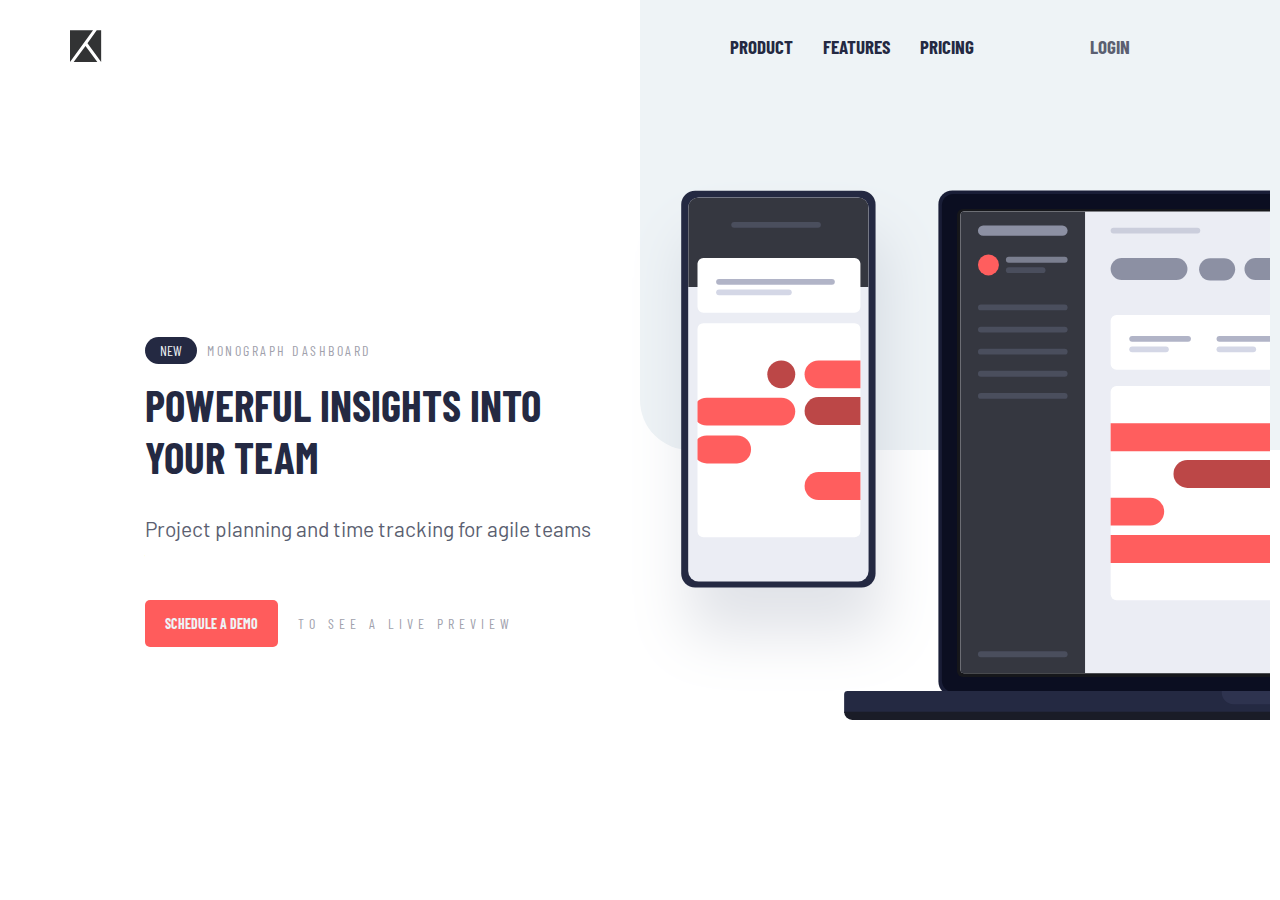
==== index.html @ 2ab9a8f4 "Initialized." ====
<!DOCTYPE html>
<html lang="en">
<head>
  <meta charset="UTF-8">
  <meta name="viewport" content="width=device-width, initial-scale=1.0"> <!-- displays site properly based on user's device -->

  <link rel="icon" type="image/png" sizes="32x32" href="./images/favicon-32x32.png">
  <link rel="stylesheet" href="./css/main.css">
  <link rel="preconnect" href="https://fonts.googleapis.com">
  <link rel="preconnect" href="https://fonts.gstatic.com" crossorigin>
  <link href="https://fonts.googleapis.com/css2?family=Barlow&family=Barlow+Condensed:wght@400;700&display=swap" rel="stylesheet">
  <script src="./js/main.js" defer></script>
  <title>Frontend Mentor | Project tracking intro component</title>
</head>
<body>
  <header class="header">
    <nav class="nav">
      <img src="./images/logo.svg" alt="Brand logo">
      <button class="btn btn-nav-hide btn-nav btn-menu"></button>
      <ul class="list list-nav">
        <li class="list__item">
          <a href="#" class="list__item-link">Product</a>
        </li>
        <li class="list__item">
          <a href="#" class="list__item-link">Features</a>
        </li>
        <li class="list__item">
          <a href="#" class="list__item-link">Pricing</a>
        </li>
        <li class="list__item list__item-login">
          <a href="#" class="list__item-link login">Login</a>
        </li>
      </ul>
    </nav>
    <ul class="modal list list-hide">
      <li class="list__item">
        <a href="#" class="list__item-link">Product</a>
      </li>
      <li class="list__item">
        <a href="#" class="list__item-link">Features</a>
      </li>
      <li class="list__item">
        <a href="#" class="list__item-link">Pricing</a>
      </li>
      <li class="list__item list__item-login">
        <a href="#" class="list__item-link login">Login</a>
      </li>
    </ul>
  </header>
  <main>
    <article class="article">
      <section class="article__header">
        <span class="chip">New</span>
        <p class="article__heading">Monograph Dashboard</p>
      </section>
      <section class="article__body">
        <h1 class="body__title">Powerful insights into your team</h1>
        <p class="body__subtitle">Project planning and time tracking for agile teams</p>
      </section>
      <div class="article__footer">
        <button class="btn btn-orange">Schedule a demo</button>
        <span class="article__footer-cta">to see a live preview</span>
      </div>
    </article>
    <div class="bg-container">
      <!-- <img src="./images/illustration-devices.svg" alt="Devices"> -->
    </div>
  </main>

  <!-- <header>
    <nav class="nav">
      <img src="./images/logo.svg" alt="Brand logo">
      <button class="btn btn-nav btn-menu"></button>
      <ul class="list list-nav">
        <li class="list__item">Product</li>
        <li class="list__item">Features</li>
        <li class="list__item">Pricing</li>
        <li class="list__item">Login</li>
      </ul>
    </nav>
  </header> -->
  <!-- <main>
    <article class="article">
      <section class="article__header">
        <span class="chip">New</span>
        <p class="article__heading">Monograph Dashboard</p>
      </section>
      <section class="article__body">
        <h1 class="body__title">Powerful insights into your team</h1>
        <p class="body__subtitle">Project planning and time tracking for agile teams</p>
      </section>
      <div class="article__footer">
        <button class="btn btn-orange">Schedule a demo</button>
        <button class="btn btn-preview">to see a live preview</button>
      </div>
    </article>
  </main>
  <footer>
   <a href="https://www.instagram.com/christopheriilajom" target="_blank">&copy; Christopher II</a>. 
  </footer> -->
</body>
</html>
---- css/main.css ----
.list {
  display: flex;
  list-style: none;
  column-gap: 10px;
  font-family: "Barlow Condensed", sans-serif;
}

.list-nav {
  column-gap: 30px;
  min-width: 400px;
}

.list-hide {
  display: none;
}

.list__item {
  text-transform: uppercase;
  font-weight: 700;
}

.list__item-login {
  margin-left: auto;
}

.list__item-link {
  text-decoration: none;
  color: #242942;
  font-size: 1.4rem;
  cursor: pointer;
}
.list__item-link:hover {
  text-decoration: underline;
}

.list__item-link.login {
  color: #5b5f71;
}

.modal.list {
  flex-direction: column;
  align-items: center;
  padding: 10px;
  width: 100%;
  background-color: #fff;
  box-shadow: 0 0 10px 1px rgba(0, 0, 0, 0.3);
}
.modal.list .list__item {
  padding: 15px;
  width: 100%;
  text-align: center;
}
.modal.list .list__item-login {
  margin-left: initial;
  border-top: 1px solid #eef3f6;
}
.modal.list .list__item-link {
  font-size: 1.6rem;
}

@media screen and (min-width: 950px) {
  .list__item-link {
    font-size: 1.9rem;
  }
}
.btn {
  padding: 15px 10px;
  font-family: "Barlow Condensed", sans-serif;
  text-transform: uppercase;
  outline: none;
  border-style: none;
  font-weight: 700;
  font-size: 1.4rem;
  border-radius: 5px;
  cursor: pointer;
}

.btn-orange {
  background-color: #ff5c5c;
  color: #eef3f6;
  transition: opacity 0.3s;
  padding: 15px 20px;
  font-size: 1.2rem;
}
.btn-orange:hover {
  opacity: 0.8;
}

.chip {
  padding: 5px 15px;
  border-radius: 30px;
  color: #eef3f6;
  background-color: #242942;
  font-family: "Barlow Condensed", sans-serif;
  text-transform: uppercase;
  font-size: 1.4rem;
}

.btn-nav {
  padding: 0;
  background-size: contain;
  background-position: center;
  background-repeat: no-repeat;
  background-color: transparent;
  width: 30px;
  height: 30px;
}

.btn-nav-hide {
  display: none;
}

.btn-menu {
  background-image: url("./../images/icon-hamburger.svg");
}

.btn-close {
  background-image: url("./../images/icon-close.svg");
}

.header {
  position: relative;
}
.header .modal {
  position: absolute;
  top: 60px;
  z-index: 2;
}

.nav {
  display: flex;
  align-items: center;
  justify-content: space-between;
  width: 100%;
  margin: 0 auto;
}

.article {
  display: grid;
  row-gap: 15px;
}

.article__header {
  display: flex;
  align-items: center;
  column-gap: 10px;
}
.article__header .article__heading {
  font-family: "Barlow Condensed", sans-serif;
  text-transform: uppercase;
  font-size: 1.4rem;
  letter-spacing: 2.5px;
  color: #a0a1ac;
}

.article__body {
  display: flex;
  flex-direction: column;
  row-gap: 10px;
}
.article__body .body__title {
  font-size: 3.2rem;
  font-family: "Barlow Condensed", sans-serif;
  font-weight: 700;
  text-transform: uppercase;
  color: #242942;
}
.article__body .body__subtitle {
  color: #5b5f71;
  font-family: "Barlow", sans-serif;
  font-size: 1.9rem;
  line-height: 1.5;
}

.article__footer {
  display: flex;
  align-items: center;
  column-gap: 10px;
}
.article__footer .article__footer-cta {
  font-family: "Barlow Condensed", sans-serif;
  color: #a0a1ac;
  text-transform: uppercase;
  font-size: 1.2rem;
  letter-spacing: 3px;
}

@media screen and (min-width: 1000px) {
  .article {
    max-width: 450px;
  }

  .article__header .article__heading {
    font-size: 1.4rem;
  }

  .article__body {
    row-gap: 30px;
  }
  .article__body .body__title {
    font-size: 4.3rem;
  }
  .article__body .body__subtitle {
    font-size: 2.1rem;
  }

  .article__footer {
    margin-top: 40px;
    column-gap: 20px;
  }
  .article__footer .btn {
    font-size: 1.4rem;
  }
  .article__footer .article__footer-cta {
    text-transform: uppercase;
    font-size: 1.4rem;
    letter-spacing: 5px;
  }
}
*, *::after, *::before {
  box-sizing: border-box;
  padding: 0;
  margin: 0;
}

html {
  font-size: 62.5%;
}

body {
  padding: 30px;
}

main {
  display: grid;
  align-items: center;
  justify-items: center;
  min-height: 80vh;
  margin-top: 70px;
}

.bg-container {
  grid-row: 1/3;
  height: 100%;
  width: 100%;
  max-width: 400px;
  margin: 0 auto;
  background-image: url("./../images/illustration-devices.svg");
  background-position: left center;
  background-size: cover;
  background-repeat: no-repeat;
}
.bg-container::after {
  content: url("");
  position: absolute;
  width: 50vw;
  height: 50vh;
  background-color: #eef3f6;
  z-index: -1;
  top: 0;
  right: 0;
  border-bottom-left-radius: 50px;
}

@media screen and (min-width: 1000px) {
  body {
    padding: 30px 150px 0 70px;
  }

  main {
    grid-template-columns: 600px 1fr;
    column-gap: 30px;
    align-items: center;
  }

  .bg-container {
    grid-row: initial;
    background-size: auto;
    max-width: 100vw;
    background: none;
  }
  .bg-container::before {
    content: "";
    position: absolute;
    width: 50vw;
    height: 60vh;
    background-image: url("./../images/illustration-devices.svg");
    background-repeat: no-repeat;
    background-size: cover;
    top: 50%;
    bottom: 50%;
    right: 10px;
    margin: auto;
  }
}

/*# sourceMappingURL=main.css.map */
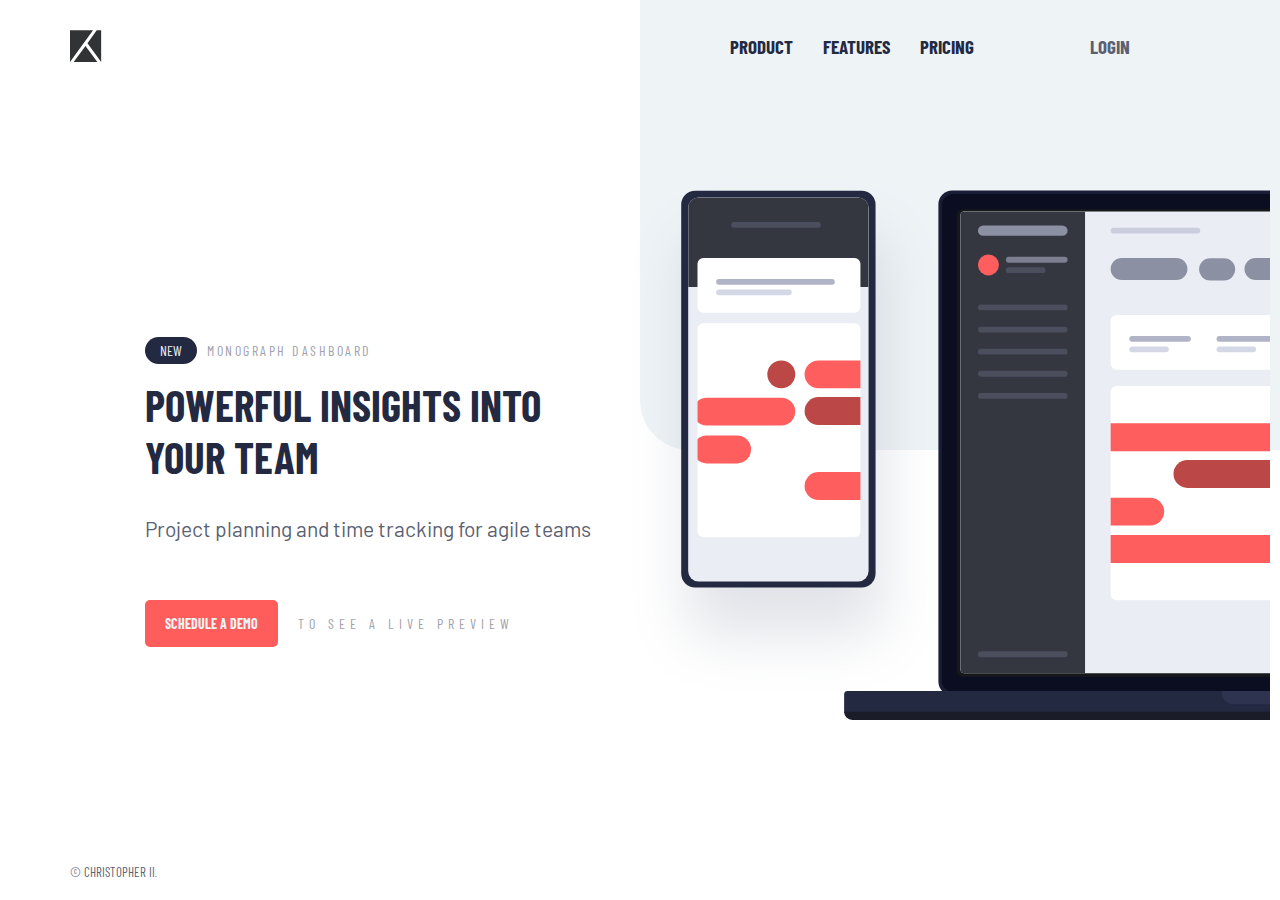
==== commit 4bb77caa: "Added footer." ====
--- a/index.html
+++ b/index.html
@@ -66,37 +66,8 @@
       <!-- <img src="./images/illustration-devices.svg" alt="Devices"> -->
     </div>
   </main>
-
-  <!-- <header>
-    <nav class="nav">
-      <img src="./images/logo.svg" alt="Brand logo">
-      <button class="btn btn-nav btn-menu"></button>
-      <ul class="list list-nav">
-        <li class="list__item">Product</li>
-        <li class="list__item">Features</li>
-        <li class="list__item">Pricing</li>
-        <li class="list__item">Login</li>
-      </ul>
-    </nav>
-  </header> -->
-  <!-- <main>
-    <article class="article">
-      <section class="article__header">
-        <span class="chip">New</span>
-        <p class="article__heading">Monograph Dashboard</p>
-      </section>
-      <section class="article__body">
-        <h1 class="body__title">Powerful insights into your team</h1>
-        <p class="body__subtitle">Project planning and time tracking for agile teams</p>
-      </section>
-      <div class="article__footer">
-        <button class="btn btn-orange">Schedule a demo</button>
-        <button class="btn btn-preview">to see a live preview</button>
-      </div>
-    </article>
-  </main>
   <footer>
    <a href="https://www.instagram.com/christopheriilajom" target="_blank">&copy; Christopher II</a>. 
-  </footer> -->
+  </footer>
 </body>
 </html>--- a/css/main.css
+++ b/css/main.css
@@ -260,6 +260,22 @@
   top: 0;
   right: 0;
   border-bottom-left-radius: 50px;
+}
+
+footer {
+  font-family: "Barlow Condensed", sans-serif;
+  position: absolute;
+  bottom: 20px;
+}
+footer a {
+  text-transform: uppercase;
+  text-decoration: none;
+  color: #5b5f71;
+  font-size: 1.3rem;
+  transition: all 0.4s;
+}
+footer a:hover, footer a:visited {
+  color: #242942;
 }
 
 @media screen and (min-width: 1000px) {
